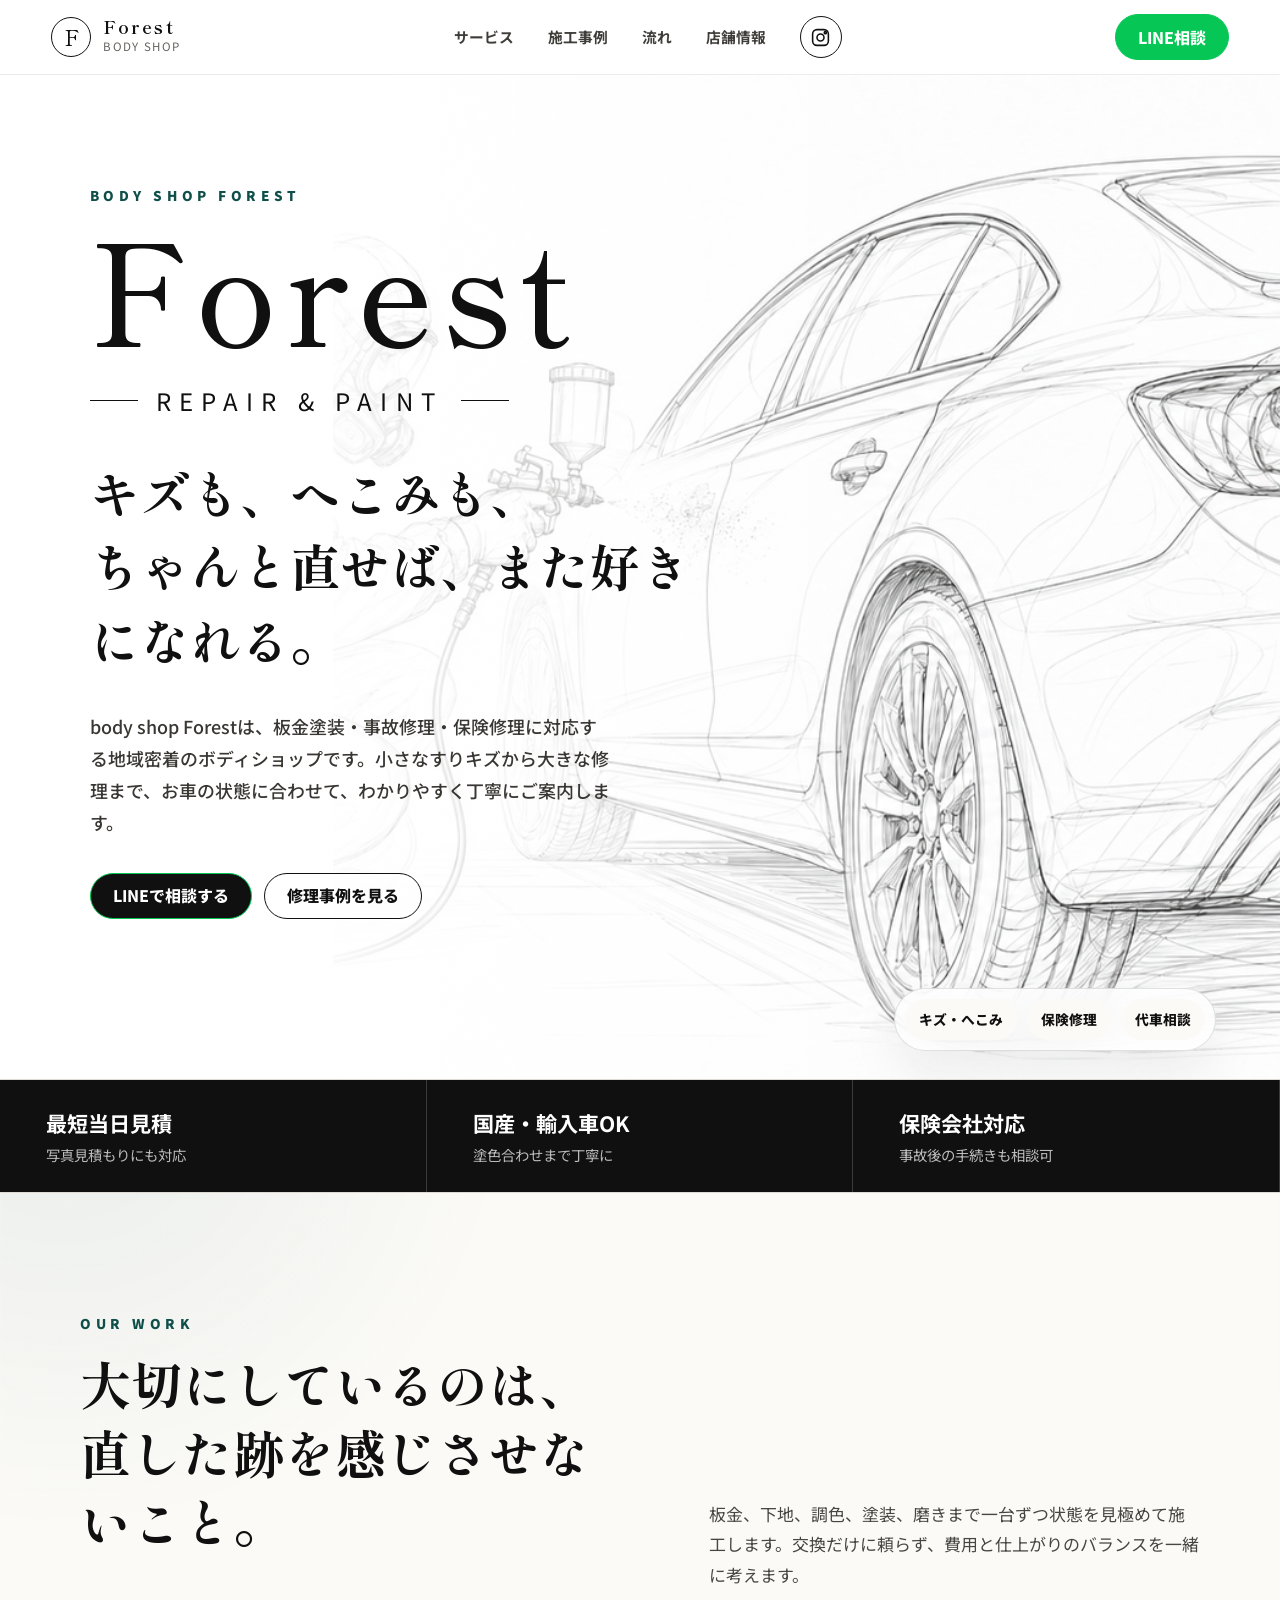
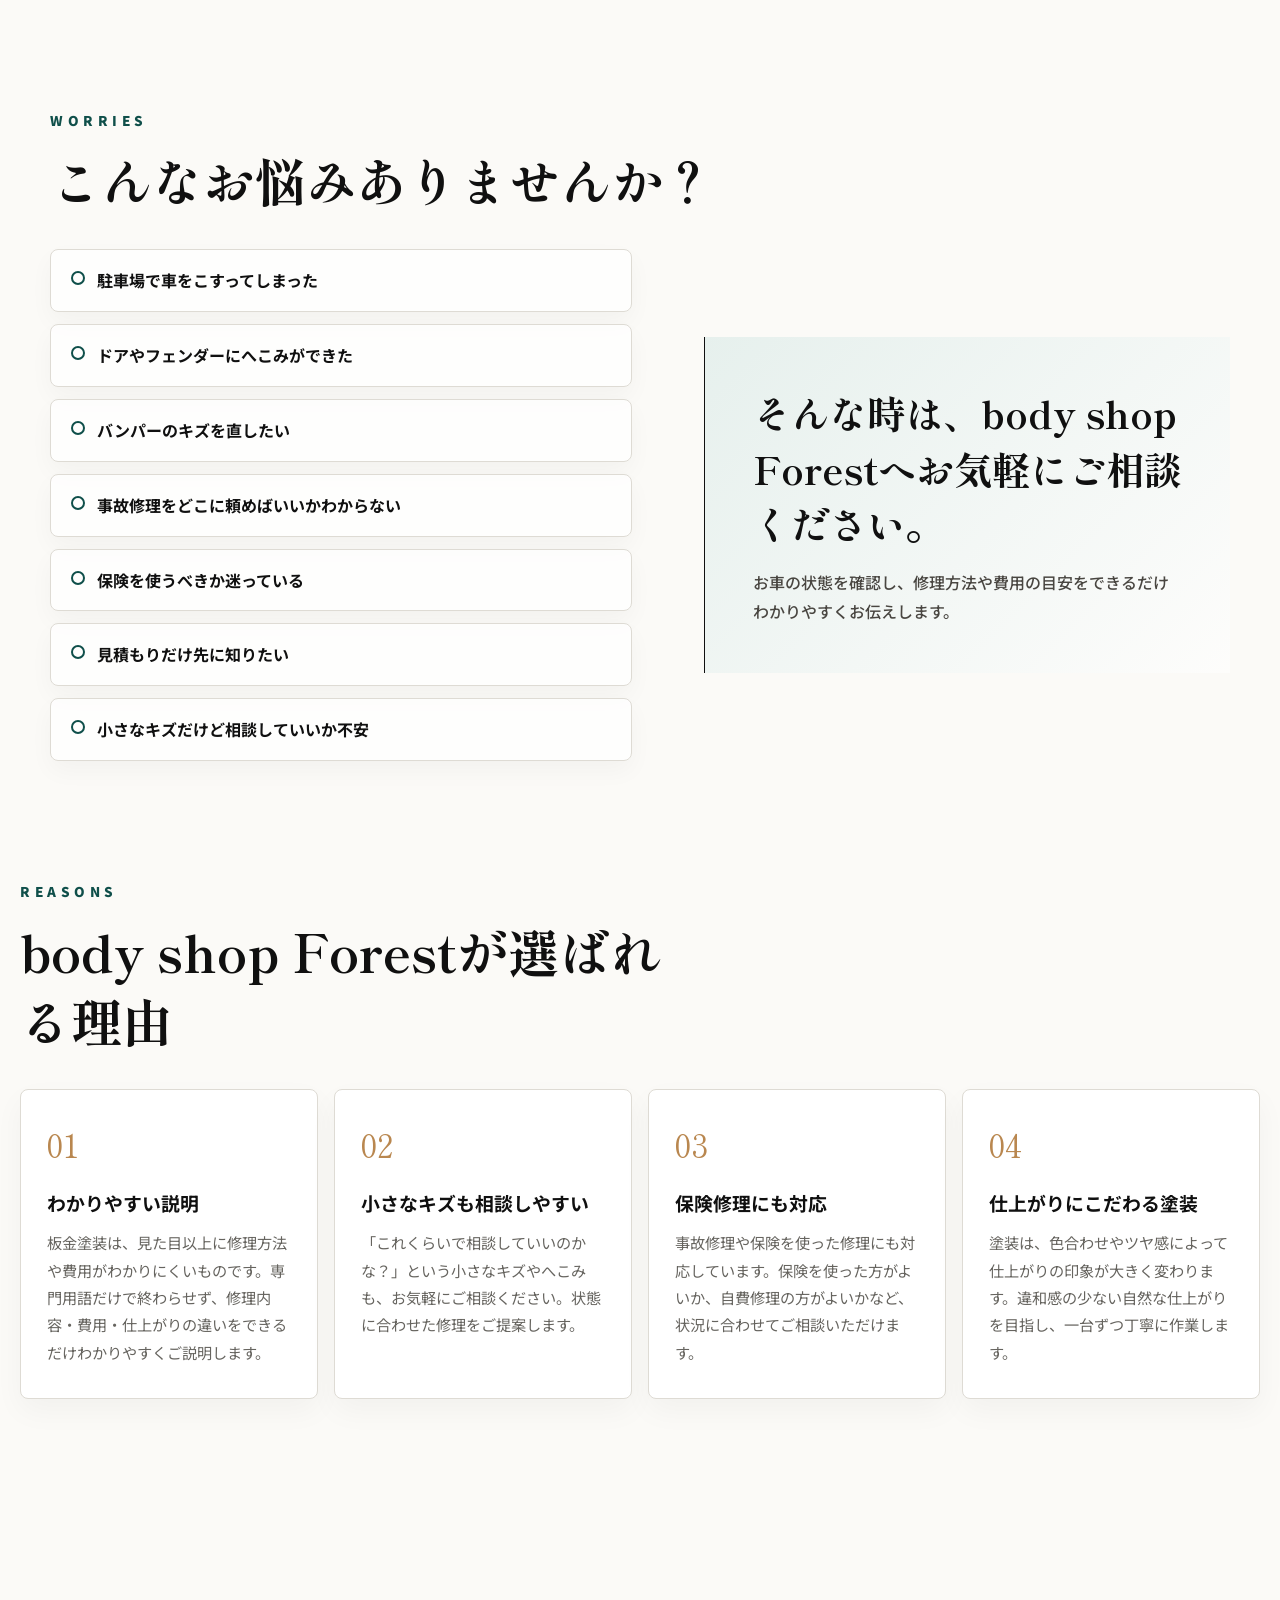
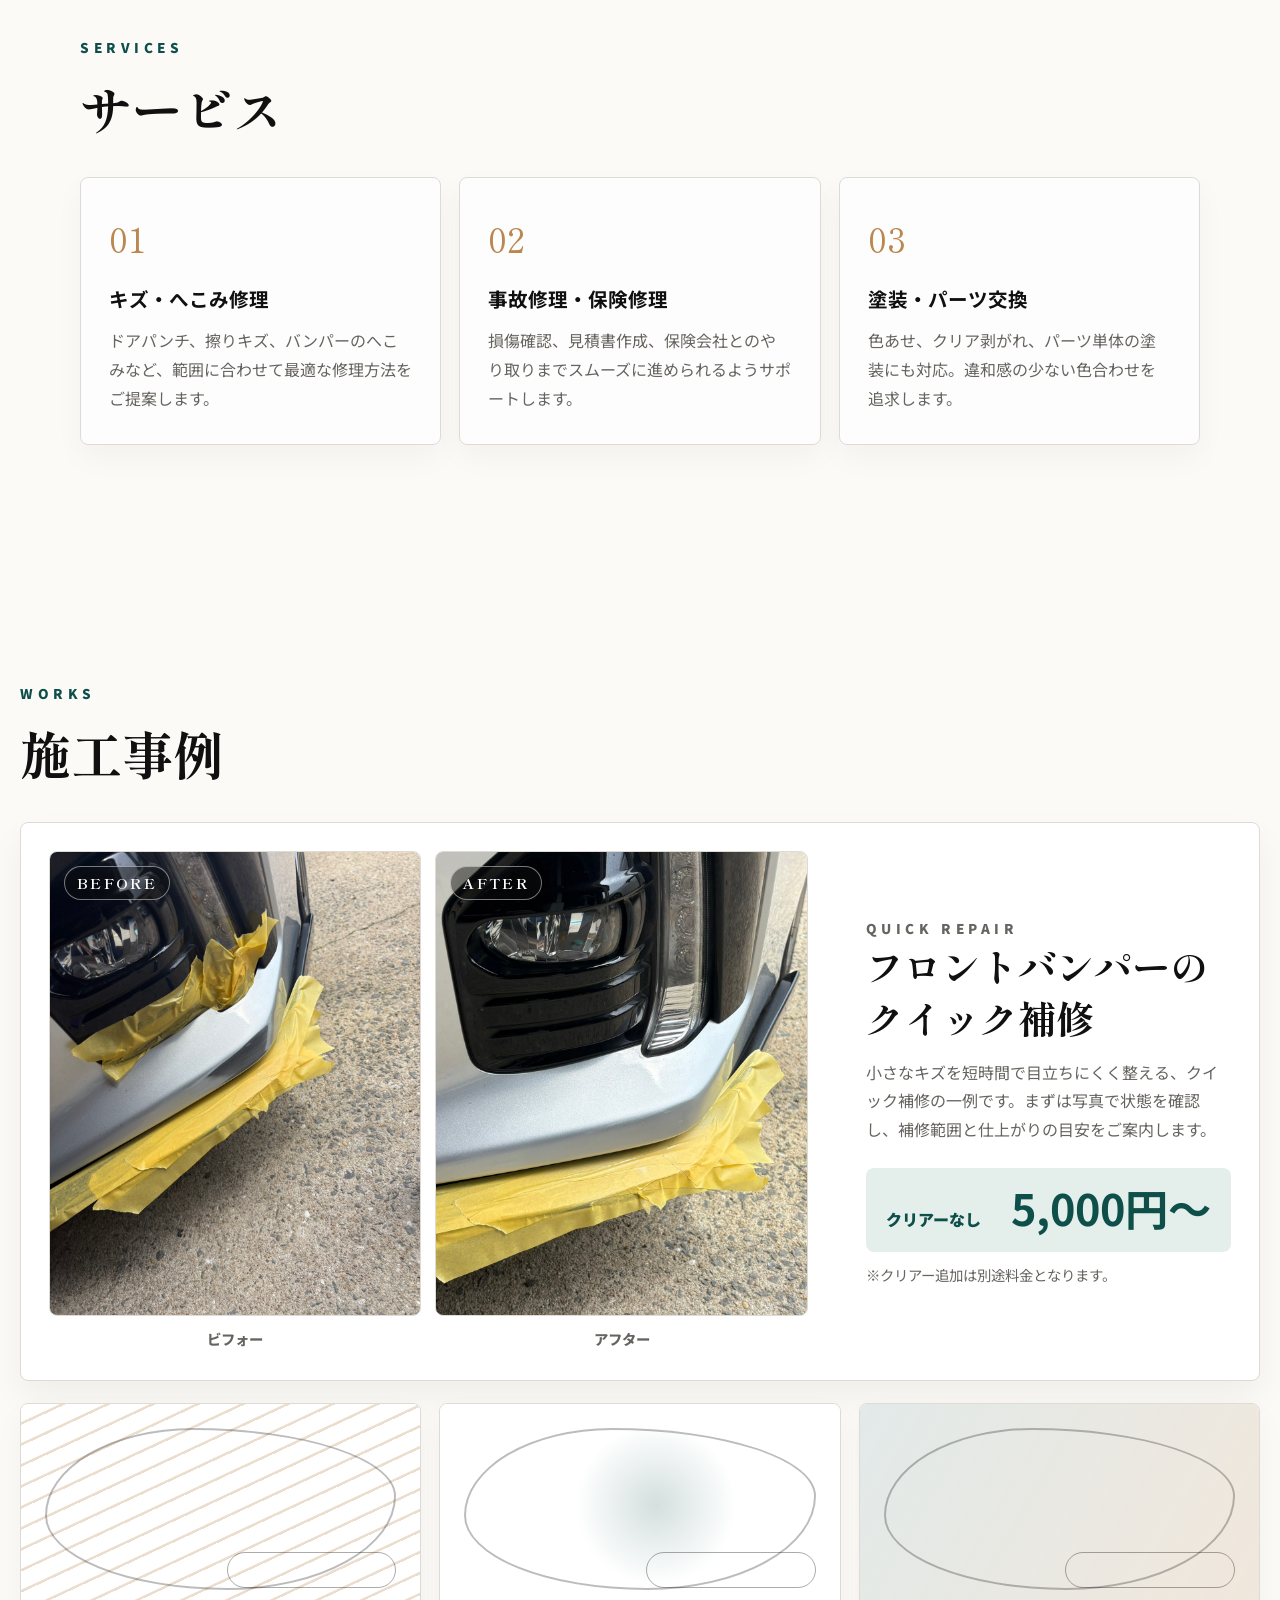
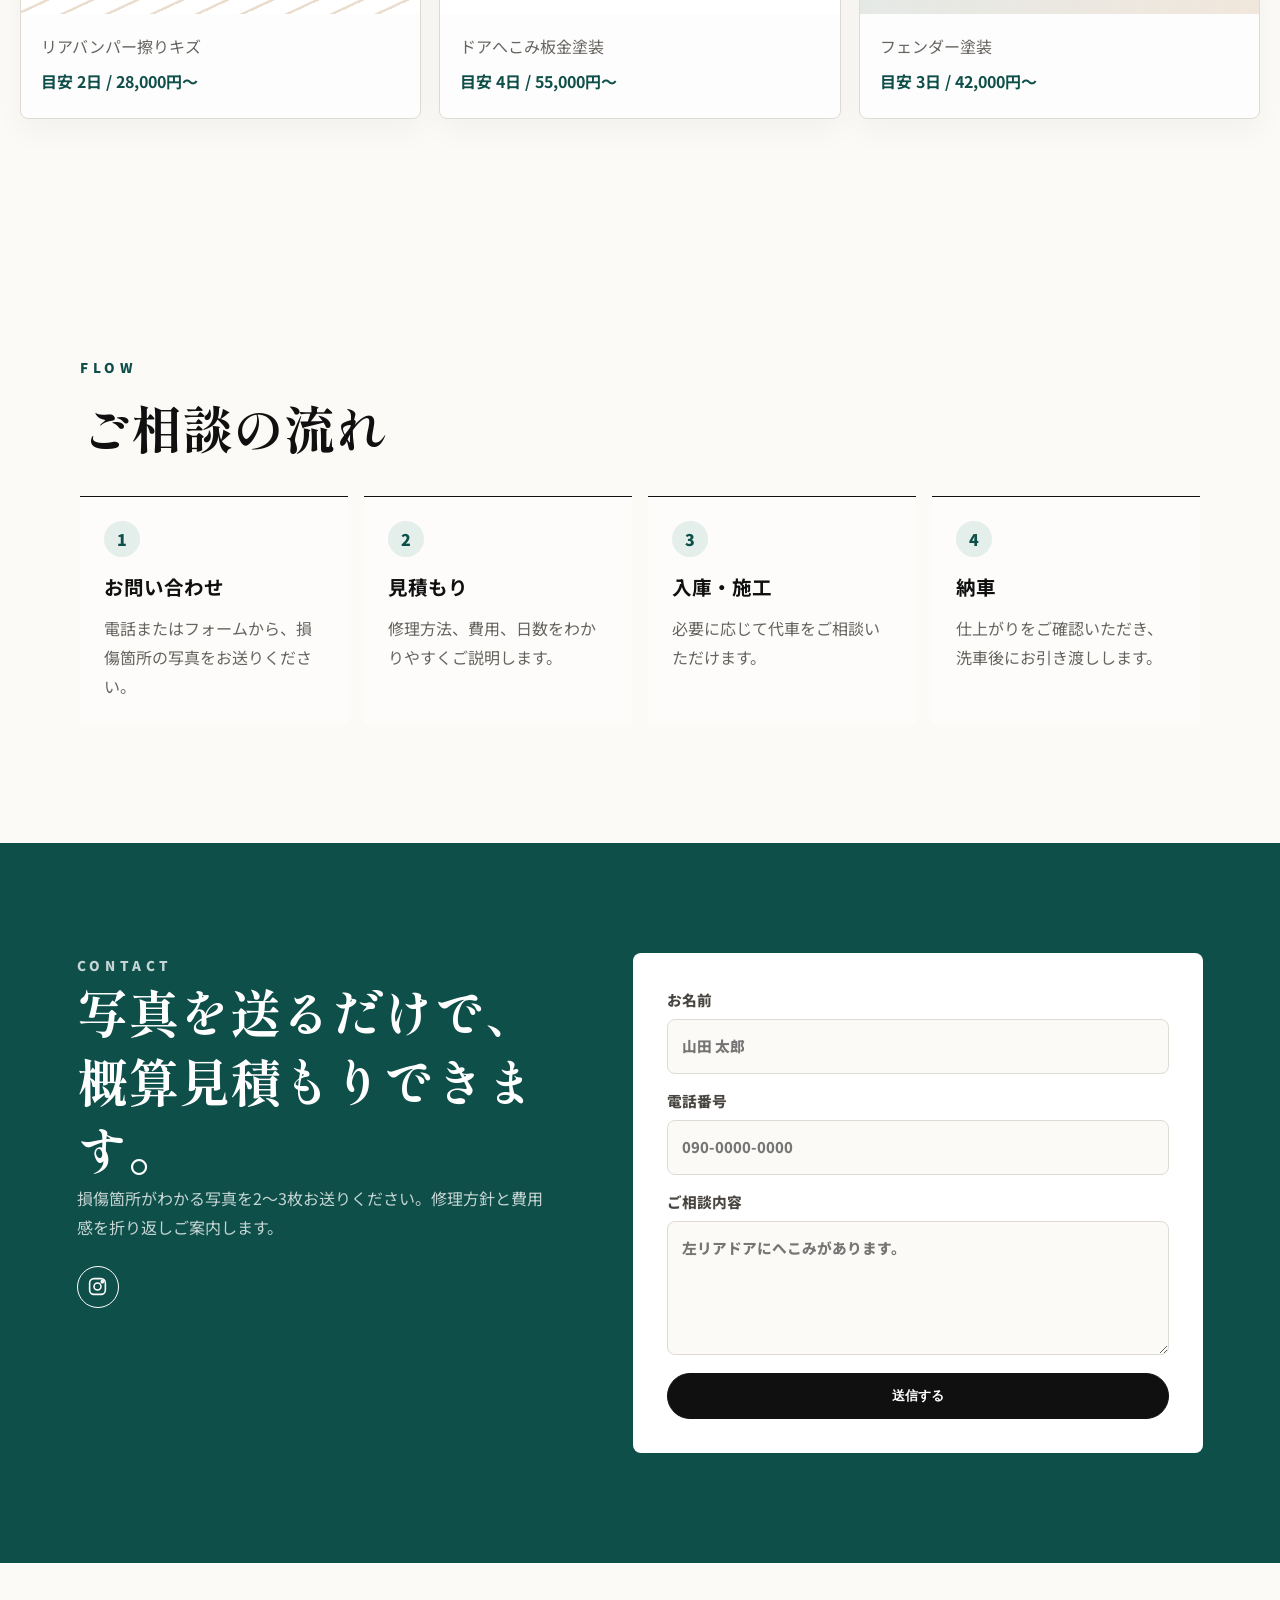
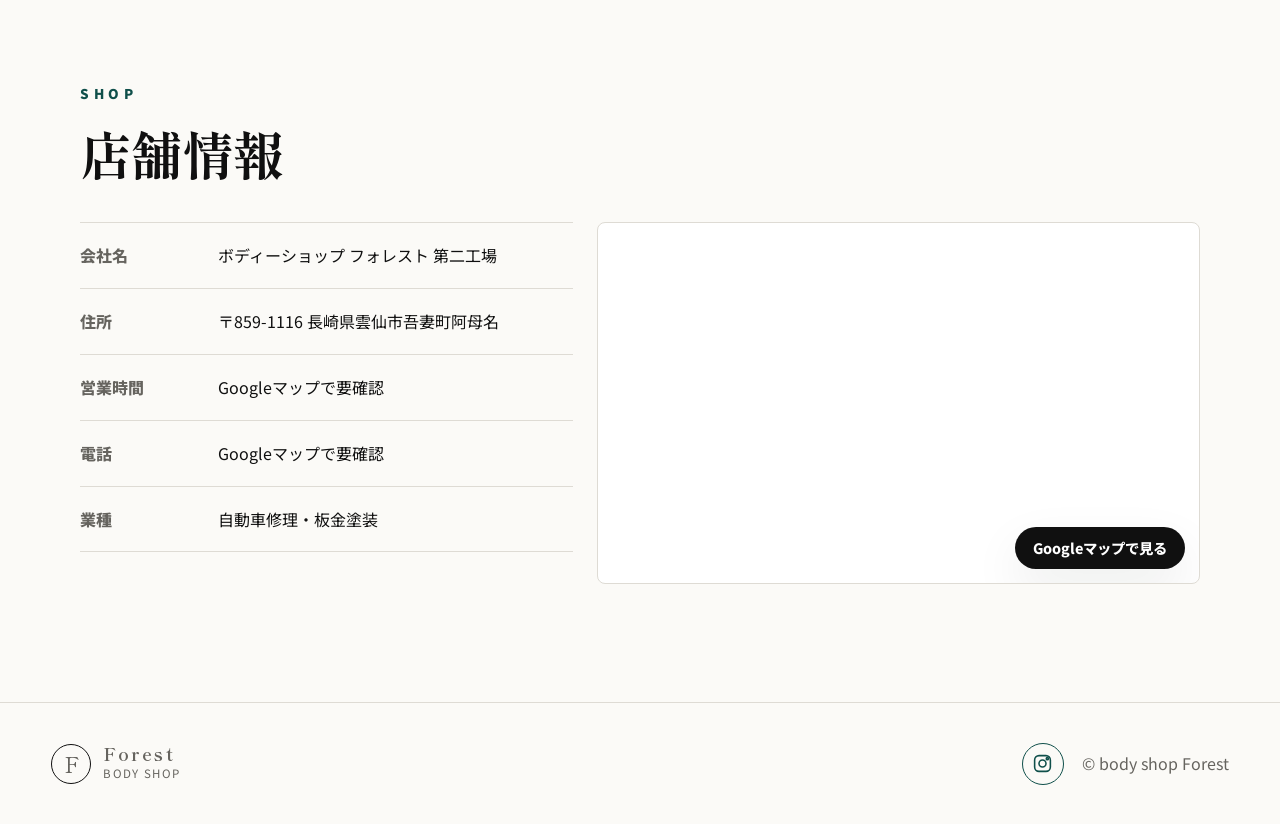
==== index.html @ 0a5a3752 "Add files via upload" ====
<!doctype html>
<html lang="ja">
  <head>
    <meta charset="utf-8">
    <meta name="viewport" content="width=device-width, initial-scale=1">
    <meta name="description" content="body shop Forestは、板金塗装・事故修理・保険修理に対応する地域密着のボディショップです。小さなすりキズから大きな修理まで、お車の状態に合わせて、わかりやすく丁寧にご案内します。">
    <title>body shop Forest | 板金塗装・事故修理</title>
    <link rel="preconnect" href="https://fonts.googleapis.com">
    <link rel="preconnect" href="https://fonts.gstatic.com" crossorigin>
    <link href="https://fonts.googleapis.com/css2?family=Noto+Sans+JP:wght@400;500;700;900&family=Shippori+Mincho:wght@500;700&display=swap" rel="stylesheet">
    <link rel="stylesheet" href="styles.css">
  </head>
  <body>
    <header class="site-header" id="top">
      <a class="brand" href="#top" aria-label="body shop Forest">
        <span class="brand-mark">F</span>
        <span>
          <strong>Forest</strong>
          <small>Body Shop</small>
        </span>
      </a>
      <nav class="site-nav" aria-label="主要メニュー">
        <a href="#services">サービス</a>
        <a href="#works">施工事例</a>
        <a href="#flow">流れ</a>
        <a href="#access">店舗情報</a>
        <a class="instagram-icon" href="https://www.instagram.com/bodyshopforest?utm_source=ig_web_button_share_sheet&amp;igsh=ZDNlZDc0MzIxNw==" target="_blank" rel="noopener" aria-label="Instagramを開く">
          <svg viewBox="0 0 24 24" aria-hidden="true">
            <rect x="3" y="3" width="18" height="18" rx="5"></rect>
            <circle cx="12" cy="12" r="4"></circle>
            <circle cx="17.5" cy="6.5" r="1.2"></circle>
          </svg>
        </a>
      </nav>
      <a class="header-cta line-button" href="#contact">LINE相談</a>
    </header>

    <main>
      <section class="hero" aria-label="板金塗装のメインビジュアル">
        <img src="assets/hero-bodyshop-lineart.png" alt="塗装作業員が車の側面を塗装している線画" class="hero-art">
        <div class="hero-copy">
          <p class="eyebrow">BODY SHOP FOREST</p>
          <h1>Forest</h1>
          <p class="subtitle">REPAIR & PAINT</p>
          <p class="hero-message">キズも、へこみも、<br>ちゃんと直せば、また好きになれる。</p>
          <p class="lead">body shop Forestは、板金塗装・事故修理・保険修理に対応する地域密着のボディショップです。小さなすりキズから大きな修理まで、お車の状態に合わせて、わかりやすく丁寧にご案内します。</p>
          <div class="hero-actions">
            <a class="button primary line-button" href="#contact">LINEで相談する</a>
            <a class="button ghost" href="#works">修理事例を見る</a>
          </div>
        </div>
        <div class="quick-panel" aria-label="対応内容">
          <span>キズ・へこみ</span>
          <span>保険修理</span>
          <span>代車相談</span>
        </div>
      </section>

      <section class="trust-band" aria-label="対応の特徴">
        <div>
          <strong>最短当日見積</strong>
          <span>写真見積もりにも対応</span>
        </div>
        <div>
          <strong>国産・輸入車OK</strong>
          <span>塗色合わせまで丁寧に</span>
        </div>
        <div>
          <strong>保険会社対応</strong>
          <span>事故後の手続きも相談可</span>
        </div>
      </section>

      <section class="section intro">
        <div class="section-head">
          <p class="eyebrow">OUR WORK</p>
          <h2>大切にしているのは、直した跡を感じさせないこと。</h2>
        </div>
        <p>板金、下地、調色、塗装、磨きまで一台ずつ状態を見極めて施工します。交換だけに頼らず、費用と仕上がりのバランスを一緒に考えます。</p>
      </section>

      <section class="section worries" id="worries">
        <div class="section-head">
          <p class="eyebrow">WORRIES</p>
          <h2>こんなお悩みありませんか？</h2>
        </div>
        <div class="worries-layout">
          <ul class="worry-list">
            <li>駐車場で車をこすってしまった</li>
            <li>ドアやフェンダーにへこみができた</li>
            <li>バンパーのキズを直したい</li>
            <li>事故修理をどこに頼めばいいかわからない</li>
            <li>保険を使うべきか迷っている</li>
            <li>見積もりだけ先に知りたい</li>
            <li>小さなキズだけど相談していいか不安</li>
          </ul>
          <div class="worry-message">
            <h3>そんな時は、body shop Forestへお気軽にご相談ください。</h3>
            <p>お車の状態を確認し、修理方法や費用の目安をできるだけわかりやすくお伝えします。</p>
          </div>
        </div>
      </section>

      <section class="section reasons" id="reasons">
        <div class="section-head">
          <p class="eyebrow">REASONS</p>
          <h2>body shop Forestが選ばれる理由</h2>
        </div>
        <div class="reason-grid">
          <article>
            <span>01</span>
            <h3>わかりやすい説明</h3>
            <p>板金塗装は、見た目以上に修理方法や費用がわかりにくいものです。専門用語だけで終わらせず、修理内容・費用・仕上がりの違いをできるだけわかりやすくご説明します。</p>
          </article>
          <article>
            <span>02</span>
            <h3>小さなキズも相談しやすい</h3>
            <p>「これくらいで相談していいのかな？」という小さなキズやへこみも、お気軽にご相談ください。状態に合わせた修理をご提案します。</p>
          </article>
          <article>
            <span>03</span>
            <h3>保険修理にも対応</h3>
            <p>事故修理や保険を使った修理にも対応しています。保険を使った方がよいか、自費修理の方がよいかなど、状況に合わせてご相談いただけます。</p>
          </article>
          <article>
            <span>04</span>
            <h3>仕上がりにこだわる塗装</h3>
            <p>塗装は、色合わせやツヤ感によって仕上がりの印象が大きく変わります。違和感の少ない自然な仕上がりを目指し、一台ずつ丁寧に作業します。</p>
          </article>
        </div>
      </section>

      <section class="section services" id="services">
        <div class="section-head">
          <p class="eyebrow">SERVICES</p>
          <h2>サービス</h2>
        </div>
        <div class="service-grid">
          <article>
            <span class="number">01</span>
            <h3>キズ・へこみ修理</h3>
            <p>ドアパンチ、擦りキズ、バンパーのへこみなど、範囲に合わせて最適な修理方法をご提案します。</p>
          </article>
          <article>
            <span class="number">02</span>
            <h3>事故修理・保険修理</h3>
            <p>損傷確認、見積書作成、保険会社とのやり取りまでスムーズに進められるようサポートします。</p>
          </article>
          <article>
            <span class="number">03</span>
            <h3>塗装・パーツ交換</h3>
            <p>色あせ、クリア剥がれ、パーツ単体の塗装にも対応。違和感の少ない色合わせを追求します。</p>
          </article>
        </div>
      </section>

      <section class="section works" id="works">
        <div class="section-head">
          <p class="eyebrow">WORKS</p>
          <h2>施工事例</h2>
        </div>
        <article class="featured-work">
          <div class="before-after">
            <figure>
              <div class="photo-frame photo-placeholder before-photo">
                <img src="assets/quick-repair-before.jpg" alt="クイック補修前のフロントバンパー">
                <span>BEFORE</span>
              </div>
              <figcaption>ビフォー</figcaption>
            </figure>
            <figure>
              <div class="photo-frame photo-placeholder after after-photo">
                <img src="assets/quick-repair-after.jpg" alt="クイック補修後のフロントバンパー">
                <span>AFTER</span>
              </div>
              <figcaption>アフター</figcaption>
            </figure>
          </div>
          <div class="featured-work-text">
            <p class="eyebrow">QUICK REPAIR</p>
            <h3>フロントバンパーのクイック補修</h3>
            <p>小さなキズを短時間で目立ちにくく整える、クイック補修の一例です。まずは写真で状態を確認し、補修範囲と仕上がりの目安をご案内します。</p>
            <div class="price-box">
              <span>クリアーなし</span>
              <strong>5,000円〜</strong>
            </div>
            <p class="note">※クリアー追加は別途料金となります。</p>
          </div>
        </article>
        <div class="works-grid">
          <article class="work-card">
            <div class="work-visual scratch"></div>
            <div>
              <p>リアバンパー擦りキズ</p>
              <strong>目安 2日 / 28,000円〜</strong>
            </div>
          </article>
          <article class="work-card">
            <div class="work-visual dent"></div>
            <div>
              <p>ドアへこみ板金塗装</p>
              <strong>目安 4日 / 55,000円〜</strong>
            </div>
          </article>
          <article class="work-card">
            <div class="work-visual paint"></div>
            <div>
              <p>フェンダー塗装</p>
              <strong>目安 3日 / 42,000円〜</strong>
            </div>
          </article>
        </div>
      </section>

      <section class="section flow" id="flow">
        <div class="section-head">
          <p class="eyebrow">FLOW</p>
          <h2>ご相談の流れ</h2>
        </div>
        <ol class="flow-list">
          <li>
            <span>1</span>
            <div>
              <h3>お問い合わせ</h3>
              <p>電話またはフォームから、損傷箇所の写真をお送りください。</p>
            </div>
          </li>
          <li>
            <span>2</span>
            <div>
              <h3>見積もり</h3>
              <p>修理方法、費用、日数をわかりやすくご説明します。</p>
            </div>
          </li>
          <li>
            <span>3</span>
            <div>
              <h3>入庫・施工</h3>
              <p>必要に応じて代車をご相談いただけます。</p>
            </div>
          </li>
          <li>
            <span>4</span>
            <div>
              <h3>納車</h3>
              <p>仕上がりをご確認いただき、洗車後にお引き渡しします。</p>
            </div>
          </li>
        </ol>
      </section>

      <section class="contact" id="contact">
        <div>
          <p class="eyebrow">CONTACT</p>
          <h2>写真を送るだけで、概算見積もりできます。</h2>
          <p>損傷箇所がわかる写真を2〜3枚お送りください。修理方針と費用感を折り返しご案内します。</p>
          <div class="social-links">
            <a class="instagram-link instagram-icon" href="https://www.instagram.com/bodyshopforest?utm_source=ig_web_button_share_sheet&amp;igsh=ZDNlZDc0MzIxNw==" target="_blank" rel="noopener" aria-label="Instagramを開く">
              <svg viewBox="0 0 24 24" aria-hidden="true">
                <rect x="3" y="3" width="18" height="18" rx="5"></rect>
                <circle cx="12" cy="12" r="4"></circle>
                <circle cx="17.5" cy="6.5" r="1.2"></circle>
              </svg>
            </a>
          </div>
        </div>
        <form class="contact-form">
          <label>
            お名前
            <input type="text" name="name" placeholder="山田 太郎">
          </label>
          <label>
            電話番号
            <input type="tel" name="tel" placeholder="090-0000-0000">
          </label>
          <label>
            ご相談内容
            <textarea name="message" rows="4" placeholder="左リアドアにへこみがあります。"></textarea>
          </label>
          <button type="submit">送信する</button>
        </form>
      </section>

      <section class="section access" id="access">
        <div class="section-head">
          <p class="eyebrow">SHOP</p>
          <h2>店舗情報</h2>
        </div>
        <div class="access-grid">
          <dl>
            <div>
              <dt>会社名</dt>
              <dd>ボディーショップ フォレスト 第二工場</dd>
            </div>
            <div>
              <dt>住所</dt>
              <dd>〒859-1116 長崎県雲仙市吾妻町阿母名</dd>
            </div>
            <div>
              <dt>営業時間</dt>
              <dd>Googleマップで要確認</dd>
            </div>
            <div>
              <dt>電話</dt>
              <dd>Googleマップで要確認</dd>
            </div>
            <div>
              <dt>業種</dt>
              <dd>自動車修理・板金塗装</dd>
            </div>
          </dl>
          <div class="map-panel" aria-label="Googleマップ">
            <iframe
              title="ボディーショップ フォレスト 第二工場の地図"
              src="https://www.google.com/maps?q=32.8453353,130.1522974&hl=ja&z=16&output=embed"
              loading="lazy"
              referrerpolicy="no-referrer-when-downgrade"></iframe>
            <a class="map-link" href="https://maps.app.goo.gl/BM4983NEPRUjubQt6" target="_blank" rel="noopener">Googleマップで見る</a>
          </div>
        </div>
      </section>
    </main>

    <footer class="site-footer">
      <a class="brand" href="#top" aria-label="body shop Forest">
        <span class="brand-mark">F</span>
        <span>
          <strong>Forest</strong>
          <small>Body Shop</small>
        </span>
      </a>
      <div class="footer-links">
        <a class="instagram-icon" href="https://www.instagram.com/bodyshopforest?utm_source=ig_web_button_share_sheet&amp;igsh=ZDNlZDc0MzIxNw==" target="_blank" rel="noopener" aria-label="Instagramを開く">
          <svg viewBox="0 0 24 24" aria-hidden="true">
            <rect x="3" y="3" width="18" height="18" rx="5"></rect>
            <circle cx="12" cy="12" r="4"></circle>
            <circle cx="17.5" cy="6.5" r="1.2"></circle>
          </svg>
        </a>
        <p>&copy; body shop Forest</p>
      </div>
    </footer>
  </body>
</html>
---- styles.css ----
:root {
  --ink: #101010;
  --muted: #66645f;
  --line: #dedbd4;
  --paper: #fbfaf7;
  --white: #fff;
  --accent: #0f4f4a;
  --accent-soft: #e4efec;
  --warm: #b9874f;
  --shadow: 0 20px 50px rgba(19, 20, 19, .08);
  color: var(--ink);
  font-family: "Noto Sans JP", system-ui, sans-serif;
  background: var(--paper);
  line-height: 1.8;
}

* {
  box-sizing: border-box;
}

html {
  scroll-behavior: smooth;
}

body {
  margin: 0;
  overflow-x: hidden;
  background:
    radial-gradient(circle at 5% 15%, rgba(15, 79, 74, .07), transparent 28rem),
    linear-gradient(180deg, #fff 0%, var(--paper) 44rem);
}

a {
  color: inherit;
  text-decoration: none;
}

img {
  display: block;
  max-width: 100%;
}

.site-header {
  position: sticky;
  z-index: 20;
  top: 0;
  display: flex;
  align-items: center;
  justify-content: space-between;
  gap: 24px;
  min-height: 72px;
  padding: 14px clamp(18px, 4vw, 56px);
  border-bottom: 1px solid rgba(16, 16, 16, .08);
  background: rgba(255, 255, 255, .86);
  backdrop-filter: blur(18px);
}

.site-header > * {
  min-width: 0;
}

.brand {
  display: inline-flex;
  align-items: center;
  gap: 12px;
  min-width: max-content;
}

.brand-mark {
  display: grid;
  place-items: center;
  width: 40px;
  height: 40px;
  border: 1px solid var(--ink);
  border-radius: 50%;
  font-family: "Shippori Mincho", serif;
  font-size: 1.35rem;
}

.brand strong {
  display: block;
  font-family: "Shippori Mincho", serif;
  font-size: 1.08rem;
  letter-spacing: .12em;
  line-height: 1.1;
}

.brand small {
  display: block;
  color: var(--muted);
  font-size: .72rem;
  letter-spacing: .12em;
  text-transform: uppercase;
}

.site-nav {
  display: flex;
  align-items: center;
  justify-content: center;
  gap: clamp(16px, 3vw, 34px);
  max-width: 100%;
  color: #3f3d39;
  font-size: .92rem;
  font-weight: 700;
}

.site-nav a {
  padding: 10px 0;
}

.header-cta,
.button,
.contact-form button {
  display: inline-flex;
  align-items: center;
  justify-content: center;
  min-height: 46px;
  padding: 0 22px;
  border: 1px solid var(--ink);
  border-radius: 999px;
  font-weight: 800;
  white-space: nowrap;
}

.header-cta,
.button.primary,
.contact-form button {
  color: #fff;
  background: var(--ink);
}

.hero {
  position: relative;
  min-height: calc(100vh - 72px);
  overflow: hidden;
  background: #fff;
}

.hero-art {
  position: absolute;
  right: -8vw;
  bottom: 0;
  width: min(82vw, 1480px);
  height: 100%;
  object-fit: cover;
  object-position: right center;
  opacity: .92;
}

.hero::after {
  position: absolute;
  inset: 0;
  content: "";
  background: linear-gradient(90deg, #fff 0%, rgba(255, 255, 255, .96) 25%, rgba(255, 255, 255, .62) 50%, rgba(255, 255, 255, 0) 72%);
  pointer-events: none;
}

.hero-copy {
  position: relative;
  z-index: 2;
  width: min(700px, 100%);
  padding: clamp(78px, 12vh, 136px) 0 160px clamp(22px, 7vw, 108px);
}

.eyebrow {
  margin: 0 0 14px;
  color: var(--accent);
  font-size: .84rem;
  font-weight: 900;
  letter-spacing: .34em;
}

.hero h1 {
  margin: 0;
  font-family: "Shippori Mincho", serif;
  font-size: clamp(4.2rem, 11vw, 10rem);
  font-weight: 500;
  letter-spacing: .06em;
  line-height: .92;
}

.subtitle {
  position: relative;
  display: inline-flex;
  align-items: center;
  gap: 18px;
  margin: 28px 0 0;
  font-size: clamp(1rem, 2.3vw, 1.5rem);
  letter-spacing: .34em;
}

.subtitle::before,
.subtitle::after {
  width: 48px;
  height: 1px;
  background: var(--ink);
  content: "";
}

.lead {
  width: min(520px, 100%);
  margin: 34px 0 0;
  color: #393733;
  font-size: clamp(1rem, 1.4vw, 1.16rem);
  font-weight: 500;
}

.hero-message {
  width: min(620px, 100%);
  margin: 34px 0 0;
  font-family: "Shippori Mincho", serif;
  font-size: clamp(1.8rem, 4vw, 3.15rem);
  font-weight: 700;
  line-height: 1.45;
}

.hero-actions {
  display: flex;
  flex-wrap: wrap;
  gap: 12px;
  margin-top: 34px;
}

.button.ghost {
  background: rgba(255, 255, 255, .72);
}

.line-button {
  border-color: #06c755;
  background: #06c755;
}

.instagram-icon {
  display: inline-flex;
  align-items: center;
  justify-content: center;
  width: 42px;
  height: 42px;
  border: 1px solid currentColor;
  border-radius: 50%;
  color: var(--ink);
  font-weight: 800;
}

.instagram-icon svg {
  width: 21px;
  height: 21px;
  fill: none;
  stroke: currentColor;
  stroke-linecap: round;
  stroke-linejoin: round;
  stroke-width: 1.8;
}

.contact .instagram-icon {
  color: #fff;
}

.quick-panel {
  position: absolute;
  z-index: 3;
  right: clamp(18px, 5vw, 70px);
  bottom: 28px;
  display: flex;
  gap: 10px;
  padding: 10px;
  border: 1px solid rgba(16, 16, 16, .12);
  border-radius: 999px;
  background: rgba(255, 255, 255, .84);
  box-shadow: var(--shadow);
  backdrop-filter: blur(14px);
}

.quick-panel span {
  padding: 8px 14px;
  border-radius: 999px;
  background: var(--paper);
  font-size: .86rem;
  font-weight: 800;
}

.trust-band {
  display: grid;
  grid-template-columns: repeat(3, 1fr);
  border-top: 1px solid var(--line);
  border-bottom: 1px solid var(--line);
  background: var(--ink);
  color: #fff;
}

.trust-band div {
  padding: 24px clamp(18px, 4vw, 46px);
  border-right: 1px solid rgba(255, 255, 255, .18);
}

.trust-band strong,
.trust-band span {
  display: block;
}

.trust-band strong {
  font-size: clamp(1.05rem, 2vw, 1.32rem);
}

.trust-band span {
  color: rgba(255, 255, 255, .72);
  font-size: .9rem;
}

.section {
  width: min(1120px, calc(100% - 36px));
  margin: 0 auto;
  padding: clamp(72px, 10vw, 118px) 0;
}

.section-head {
  max-width: 680px;
  margin-bottom: 34px;
}

.section h2,
.contact h2 {
  margin: 0;
  font-family: "Shippori Mincho", serif;
  font-size: clamp(2rem, 4vw, 3.6rem);
  line-height: 1.35;
}

.intro {
  display: grid;
  grid-template-columns: 1.05fr .95fr;
  gap: clamp(28px, 7vw, 86px);
  align-items: end;
}

.intro > p {
  margin: 0;
  color: #494641;
  font-size: 1.06rem;
}

.worries {
  width: min(1180px, calc(100% - 36px));
  padding-top: 0;
}

.worries-layout {
  display: grid;
  grid-template-columns: 1.05fr .95fr;
  gap: clamp(24px, 6vw, 72px);
  align-items: center;
}

.worry-list {
  display: grid;
  gap: 12px;
  padding: 0;
  margin: 0;
  list-style: none;
}

.worry-list li {
  position: relative;
  padding: 16px 18px 16px 46px;
  border: 1px solid var(--line);
  border-radius: 8px;
  background: rgba(255, 255, 255, .76);
  box-shadow: 0 10px 24px rgba(16, 16, 16, .035);
  font-weight: 700;
}

.worry-list li::before {
  position: absolute;
  top: 21px;
  left: 20px;
  width: 10px;
  height: 10px;
  border: 2px solid var(--accent);
  border-radius: 50%;
  content: "";
}

.worry-message {
  padding: clamp(26px, 5vw, 48px);
  border-left: 1px solid var(--ink);
  background: linear-gradient(135deg, rgba(228, 239, 236, .9), rgba(255, 255, 255, .55));
}

.worry-message h3 {
  margin: 0 0 16px;
  font-family: "Shippori Mincho", serif;
  font-size: clamp(1.65rem, 3vw, 2.7rem);
  line-height: 1.45;
}

.worry-message p {
  margin: 0;
  color: #494641;
  font-weight: 500;
}

.reasons {
  width: min(1240px, calc(100% - 36px));
  padding-top: 0;
}

.reason-grid {
  display: grid;
  grid-template-columns: repeat(4, 1fr);
  gap: 16px;
}

.reason-grid article {
  min-height: 310px;
  padding: 26px;
  border: 1px solid var(--line);
  border-radius: 8px;
  background: #fff;
  box-shadow: 0 12px 30px rgba(16, 16, 16, .04);
}

.reason-grid span {
  color: var(--warm);
  font-family: "Shippori Mincho", serif;
  font-size: 2rem;
}

.reason-grid h3 {
  margin: 14px 0 12px;
  font-size: 1.18rem;
  line-height: 1.55;
}

.reason-grid p {
  margin: 0;
  color: var(--muted);
  font-size: .95rem;
}

.service-grid,
.works-grid {
  display: grid;
  grid-template-columns: repeat(3, 1fr);
  gap: 18px;
}

.service-grid article,
.work-card {
  border: 1px solid var(--line);
  border-radius: 8px;
  background: rgba(255, 255, 255, .72);
  box-shadow: 0 12px 30px rgba(16, 16, 16, .04);
}

.service-grid article {
  min-height: 268px;
  padding: 28px;
}

.number {
  color: var(--warm);
  font-family: "Shippori Mincho", serif;
  font-size: 2.2rem;
}

.service-grid h3,
.flow-list h3 {
  margin: 12px 0 10px;
  font-size: 1.22rem;
}

.service-grid p,
.flow-list p,
.contact p,
.work-card p {
  margin: 0;
  color: var(--muted);
}

.works {
  width: min(1240px, calc(100% - 36px));
}

.featured-work {
  display: grid;
  grid-template-columns: 1.35fr .65fr;
  gap: clamp(24px, 5vw, 58px);
  align-items: center;
  margin-bottom: 22px;
  padding: clamp(18px, 3vw, 28px);
  border: 1px solid var(--line);
  border-radius: 8px;
  background: #fff;
  box-shadow: 0 16px 34px rgba(16, 16, 16, .05);
}

.before-after {
  display: grid;
  grid-template-columns: repeat(2, minmax(0, 1fr));
  gap: 14px;
}

.before-after figure {
  margin: 0;
}

.before-after figcaption {
  margin-top: 10px;
  color: var(--muted);
  font-size: .9rem;
  font-weight: 800;
  text-align: center;
}

.photo-frame {
  position: relative;
  overflow: hidden;
  aspect-ratio: 4 / 5;
  border-radius: 8px;
  border: 1px solid var(--line);
  background: var(--paper);
}

.photo-frame img {
  width: 100%;
  height: 100%;
  object-fit: cover;
  object-position: center;
}

.photo-placeholder {
  display: block;
  padding: 0;
  text-align: center;
  background:
    linear-gradient(135deg, rgba(16, 16, 16, .08), transparent 36%),
    repeating-linear-gradient(45deg, rgba(15, 79, 74, .08) 0 10px, transparent 10px 20px),
    #fff;
  background-position: center;
  background-size: cover;
}

.photo-placeholder.after {
  background:
    linear-gradient(135deg, rgba(185, 135, 79, .18), transparent 38%),
    repeating-linear-gradient(45deg, rgba(15, 79, 74, .06) 0 10px, transparent 10px 20px),
    #fff;
}

.before-photo {
  background-image:
    linear-gradient(180deg, rgba(16, 16, 16, .1), rgba(16, 16, 16, .42)),
    url("assets/quick-repair-before.jpg"),
    repeating-linear-gradient(45deg, rgba(15, 79, 74, .08) 0 10px, transparent 10px 20px);
}

.after-photo {
  background-image:
    linear-gradient(180deg, rgba(16, 16, 16, .05), rgba(16, 16, 16, .34)),
    url("assets/quick-repair-after.jpg"),
    repeating-linear-gradient(45deg, rgba(15, 79, 74, .08) 0 10px, transparent 10px 20px);
}

.photo-placeholder span {
  position: absolute;
  top: 14px;
  left: 14px;
  display: inline-flex;
  align-items: center;
  min-height: 34px;
  padding: 0 12px;
  border: 1px solid rgba(255, 255, 255, .45);
  border-radius: 999px;
  color: #fff;
  background: rgba(16, 16, 16, .46);
  font-family: "Shippori Mincho", serif;
  font-size: .9rem;
  font-weight: 700;
  letter-spacing: .16em;
  text-shadow: 0 2px 12px rgba(0, 0, 0, .4);
}

.photo-placeholder small {
  display: block;
  margin-top: 6px;
  color: var(--muted);
  font-size: .78rem;
  overflow-wrap: anywhere;
}

.featured-work-text h3 {
  margin: 0 0 14px;
  font-family: "Shippori Mincho", serif;
  font-size: clamp(1.65rem, 3vw, 2.55rem);
  line-height: 1.35;
}

.featured-work-text p {
  margin: 0;
  color: var(--muted);
}

.price-box {
  display: flex;
  align-items: baseline;
  justify-content: space-between;
  gap: 14px;
  margin: 24px 0 10px;
  padding: 18px 20px;
  border-radius: 8px;
  background: var(--accent-soft);
}

.price-box span {
  color: var(--accent);
  font-weight: 900;
}

.price-box strong {
  color: var(--accent);
  font-size: clamp(1.7rem, 4vw, 2.7rem);
  line-height: 1;
}

.note {
  font-size: .9rem;
}

.work-card {
  overflow: hidden;
}

.work-card > div:last-child {
  padding: 18px 20px 22px;
}

.work-card strong {
  display: block;
  margin-top: 6px;
  color: var(--accent);
}

.work-visual {
  position: relative;
  min-height: 210px;
  background:
    linear-gradient(135deg, rgba(16, 16, 16, .08), transparent 34%),
    var(--white);
}

.work-visual::before {
  position: absolute;
  inset: 24px;
  border: 2px solid rgba(16, 16, 16, .28);
  border-radius: 42% 58% 48% 52% / 54% 42% 58% 46%;
  content: "";
}

.work-visual::after {
  position: absolute;
  right: 24px;
  bottom: 26px;
  width: 42%;
  height: 34px;
  border: 1px solid rgba(16, 16, 16, .35);
  border-radius: 999px;
  content: "";
}

.scratch {
  background:
    repeating-linear-gradient(155deg, transparent 0 16px, rgba(185, 135, 79, .28) 17px 19px),
    #fff;
}

.dent {
  background:
    radial-gradient(circle at 54% 48%, rgba(15, 79, 74, .18), transparent 5rem),
    #fff;
}

.paint {
  background:
    linear-gradient(120deg, rgba(15, 79, 74, .12), rgba(185, 135, 79, .2)),
    #fff;
}

.flow-list {
  display: grid;
  grid-template-columns: repeat(4, 1fr);
  gap: 16px;
  padding: 0;
  margin: 0;
  list-style: none;
}

.flow-list li {
  padding: 24px;
  border-top: 1px solid var(--ink);
  background: rgba(255, 255, 255, .5);
}

.flow-list span {
  display: grid;
  place-items: center;
  width: 36px;
  height: 36px;
  border-radius: 50%;
  background: var(--accent-soft);
  color: var(--accent);
  font-weight: 900;
}

.contact {
  display: grid;
  grid-template-columns: .9fr 1.1fr;
  gap: clamp(28px, 7vw, 90px);
  align-items: start;
  padding: clamp(64px, 10vw, 110px) clamp(18px, 6vw, 86px);
  background: var(--accent);
  color: #fff;
}

.contact .eyebrow,
.contact p {
  color: rgba(255, 255, 255, .76);
}

.social-links {
  display: flex;
  flex-wrap: wrap;
  gap: 10px;
  margin-top: 24px;
}

.contact-form {
  display: grid;
  gap: 14px;
  padding: clamp(20px, 4vw, 34px);
  border-radius: 8px;
  background: #fff;
  color: var(--ink);
}

.contact-form label {
  display: grid;
  gap: 6px;
  color: #494641;
  font-size: .92rem;
  font-weight: 800;
}

.contact-form input,
.contact-form textarea {
  width: 100%;
  border: 1px solid var(--line);
  border-radius: 8px;
  padding: 13px 14px;
  color: var(--ink);
  font: inherit;
  background: var(--paper);
}

.contact-form button {
  width: 100%;
  margin-top: 4px;
  cursor: pointer;
}

.access-grid {
  display: grid;
  grid-template-columns: .9fr 1.1fr;
  gap: 24px;
}

dl {
  margin: 0;
  border-top: 1px solid var(--line);
}

dl div {
  display: grid;
  grid-template-columns: 120px 1fr;
  gap: 18px;
  padding: 18px 0;
  border-bottom: 1px solid var(--line);
}

dt {
  color: var(--muted);
  font-weight: 800;
}

dd {
  margin: 0;
}

.map-placeholder {
  display: grid;
  min-height: 320px;
  place-items: center;
  border: 1px solid var(--line);
  border-radius: 8px;
  background:
    linear-gradient(90deg, rgba(16, 16, 16, .06) 1px, transparent 1px),
    linear-gradient(180deg, rgba(16, 16, 16, .06) 1px, transparent 1px),
    #fff;
  background-size: 40px 40px;
}

.map-placeholder span {
  color: var(--accent);
  font-family: "Shippori Mincho", serif;
  font-size: 3rem;
  letter-spacing: .16em;
}

.map-panel {
  position: relative;
  overflow: hidden;
  min-height: 360px;
  border: 1px solid var(--line);
  border-radius: 8px;
  background: #fff;
}

.map-panel iframe {
  display: block;
  width: 100%;
  min-height: 360px;
  height: 100%;
  border: 0;
}

.map-link {
  position: absolute;
  right: 14px;
  bottom: 14px;
  display: inline-flex;
  align-items: center;
  justify-content: center;
  min-height: 42px;
  padding: 0 18px;
  border-radius: 999px;
  background: var(--ink);
  color: #fff;
  font-size: .9rem;
  font-weight: 800;
  box-shadow: var(--shadow);
}

@media (max-width: 1180px) {
  .reason-grid,
  .flow-list {
    grid-template-columns: repeat(2, 1fr);
  }

  .reason-grid article {
    min-height: 0;
  }

  .hero-art {
    right: -18vw;
    width: min(96vw, 1180px);
  }
}

@media (max-width: 1040px) {
  .service-grid,
  .works-grid {
    grid-template-columns: repeat(2, 1fr);
  }

  .access-grid {
    grid-template-columns: 1fr;
  }

  .map-panel,
  .map-panel iframe {
    min-height: 320px;
  }
}

.site-footer {
  display: flex;
  align-items: center;
  justify-content: space-between;
  gap: 18px;
  padding: 30px clamp(18px, 4vw, 56px);
  border-top: 1px solid var(--line);
  color: var(--muted);
}

.footer-links {
  display: flex;
  align-items: center;
  gap: 18px;
}

.footer-links a {
  color: var(--accent);
  font-weight: 900;
}

@media (max-width: 900px) {
  .site-header {
    align-items: flex-start;
    flex-wrap: wrap;
  }

  .site-nav {
    order: 3;
    width: 100%;
    justify-content: flex-start;
    overflow-x: auto;
    padding-bottom: 2px;
    scrollbar-width: none;
  }

  .site-nav::-webkit-scrollbar {
    display: none;
  }

  .hero {
    min-height: auto;
  }

  .hero-art {
    right: -42vw;
    width: 138vw;
    opacity: .62;
  }

  .hero-copy {
    padding: 82px 18px 172px;
  }

  .quick-panel {
    right: 18px;
    left: 18px;
    justify-content: center;
    border-radius: 8px;
  }

  .trust-band,
  .intro,
  .worries-layout,
  .reason-grid,
  .featured-work,
  .service-grid,
  .works-grid,
  .flow-list,
  .contact,
  .access-grid {
    grid-template-columns: 1fr;
  }

  .flow-list li {
    display: grid;
    grid-template-columns: 44px 1fr;
    gap: 12px;
  }

  .worry-message {
    border-top: 1px solid var(--ink);
    border-left: 0;
  }
}

@media (max-width: 560px) {
  .site-header {
    gap: 12px;
    padding: 12px 14px;
  }

  .header-cta {
    min-height: 40px;
    padding: 0 16px;
    font-size: .86rem;
  }

  .brand strong {
    font-size: .94rem;
  }

  .hero h1 {
    font-size: clamp(3.4rem, 17vw, 5rem);
    line-height: 1;
  }

  .hero-message {
    margin-top: 28px;
    font-size: clamp(1.55rem, 8vw, 2.35rem);
  }

  .lead {
    margin-top: 24px;
  }

  .subtitle {
    letter-spacing: .18em;
  }

  .subtitle::before,
  .subtitle::after {
    width: 24px;
  }

  .quick-panel {
    flex-wrap: wrap;
    gap: 8px;
    padding: 8px;
  }

  .quick-panel span {
    flex: 1 1 30%;
    min-width: 92px;
    text-align: center;
  }

  .hero-actions {
    display: grid;
    grid-template-columns: 1fr;
  }

  .before-after {
    grid-template-columns: 1fr;
  }

  .price-box {
    align-items: flex-start;
    flex-direction: column;
  }

  .button,
  .contact-form button {
    width: 100%;
  }

  .trust-band div {
    border-right: 0;
    border-bottom: 1px solid rgba(255, 255, 255, .18);
  }

  dl div {
    grid-template-columns: 1fr;
    gap: 4px;
  }

  .section {
    width: min(100% - 28px, 1120px);
    padding: 58px 0;
  }

  .worries,
  .reasons,
  .works {
    width: min(100% - 28px, 1240px);
  }

  .service-grid article,
  .reason-grid article {
    padding: 22px;
  }

  .work-visual {
    min-height: 170px;
  }

  .contact {
    padding: 56px 14px;
  }

  .map-panel,
  .map-panel iframe {
    min-height: 280px;
  }

  .map-link {
    right: 10px;
    bottom: 10px;
    min-height: 38px;
    padding: 0 14px;
    font-size: .82rem;
  }

  .site-footer {
    align-items: flex-start;
    flex-direction: column;
  }

  .footer-links {
    align-items: flex-start;
    flex-direction: column;
    gap: 6px;
  }
}

@media (max-width: 380px) {
  .brand-mark {
    width: 34px;
    height: 34px;
    font-size: 1.05rem;
  }

  .brand strong {
    font-size: .86rem;
  }

  .brand small {
    font-size: .64rem;
  }

  .header-cta {
    padding: 0 12px;
  }

}
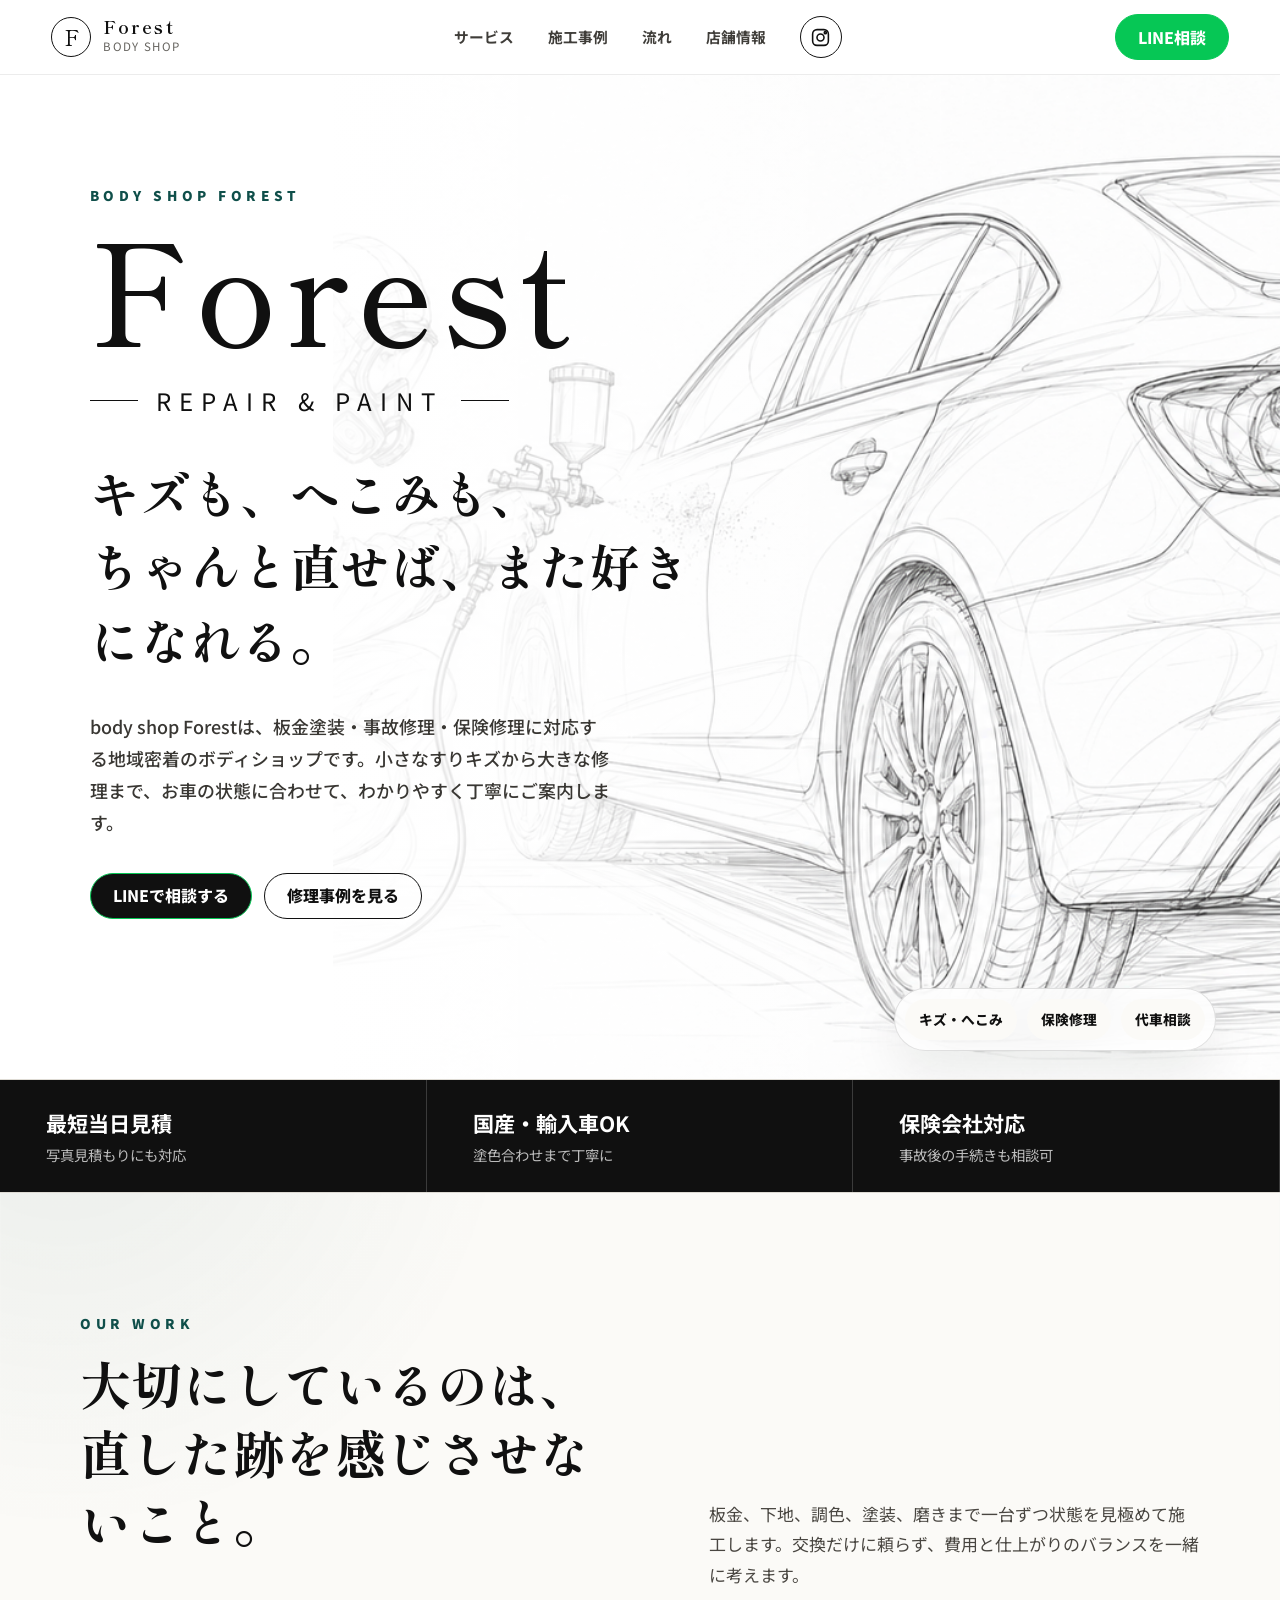
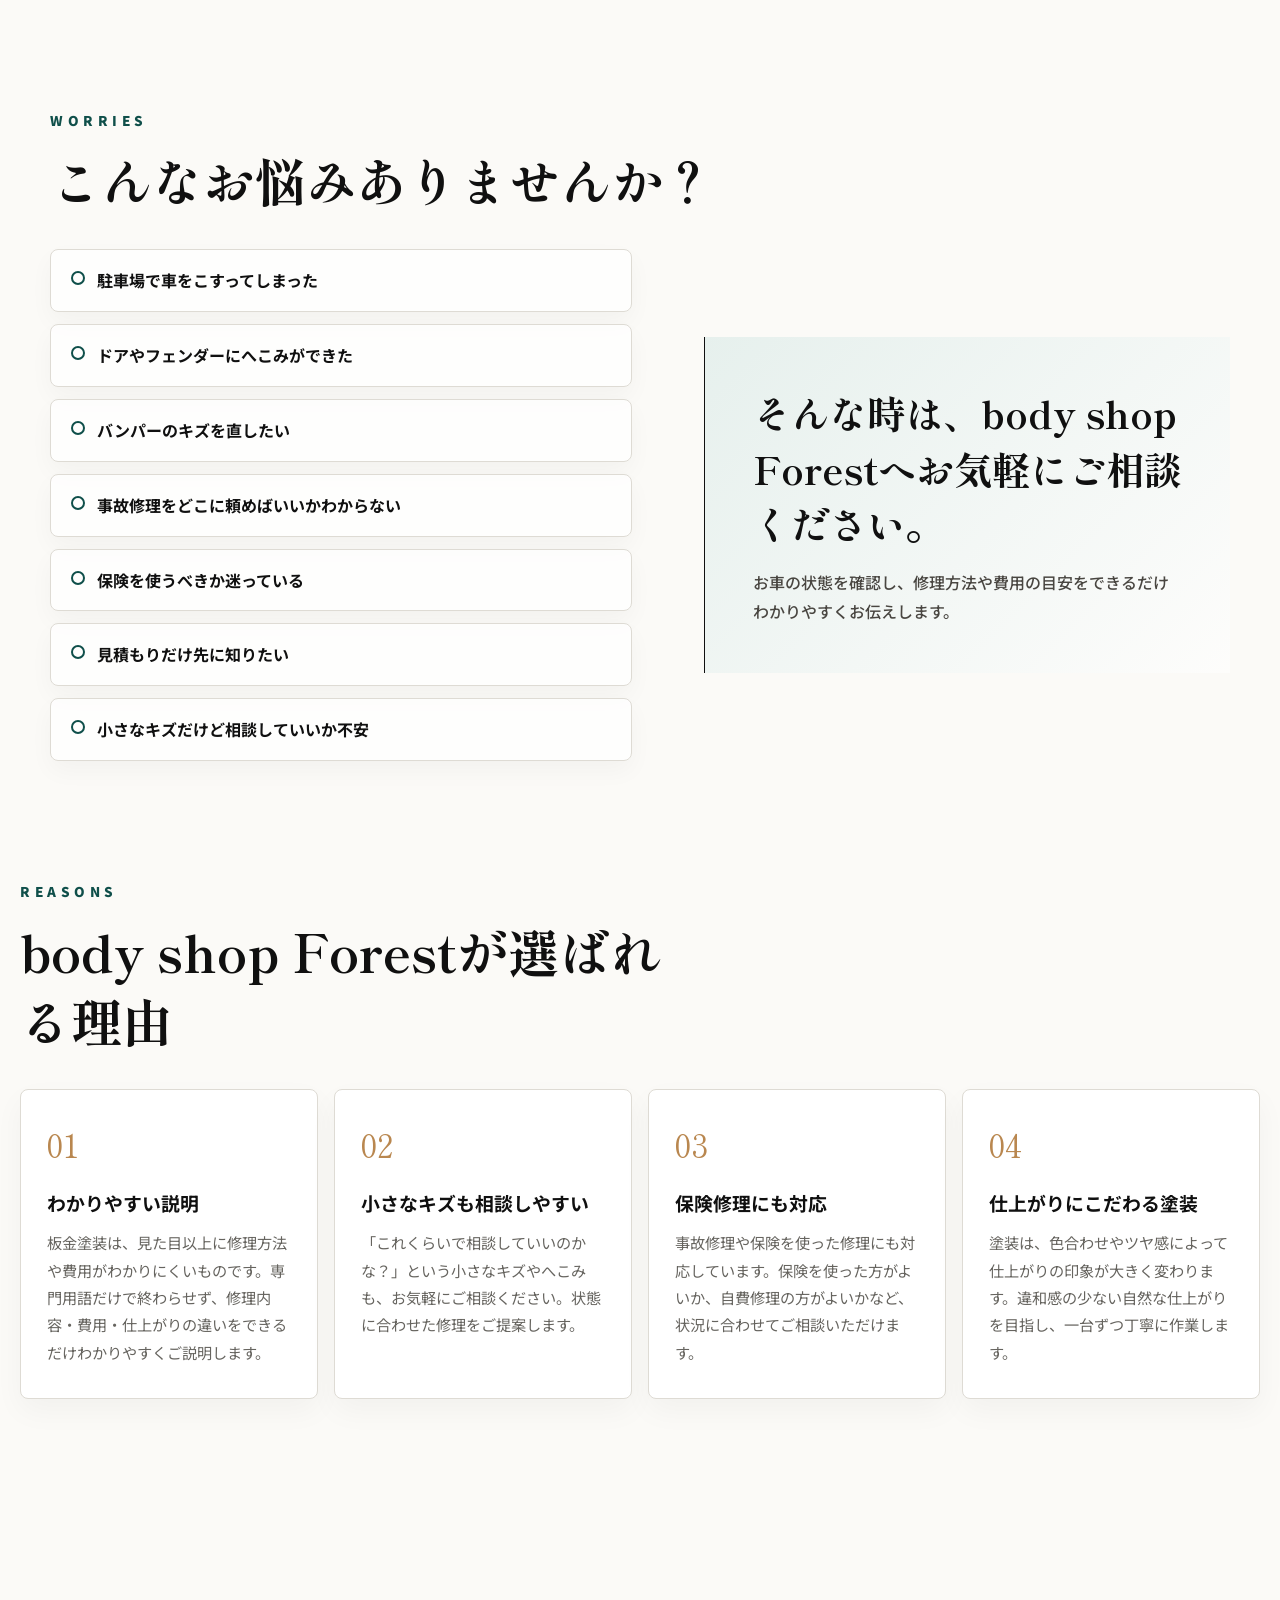
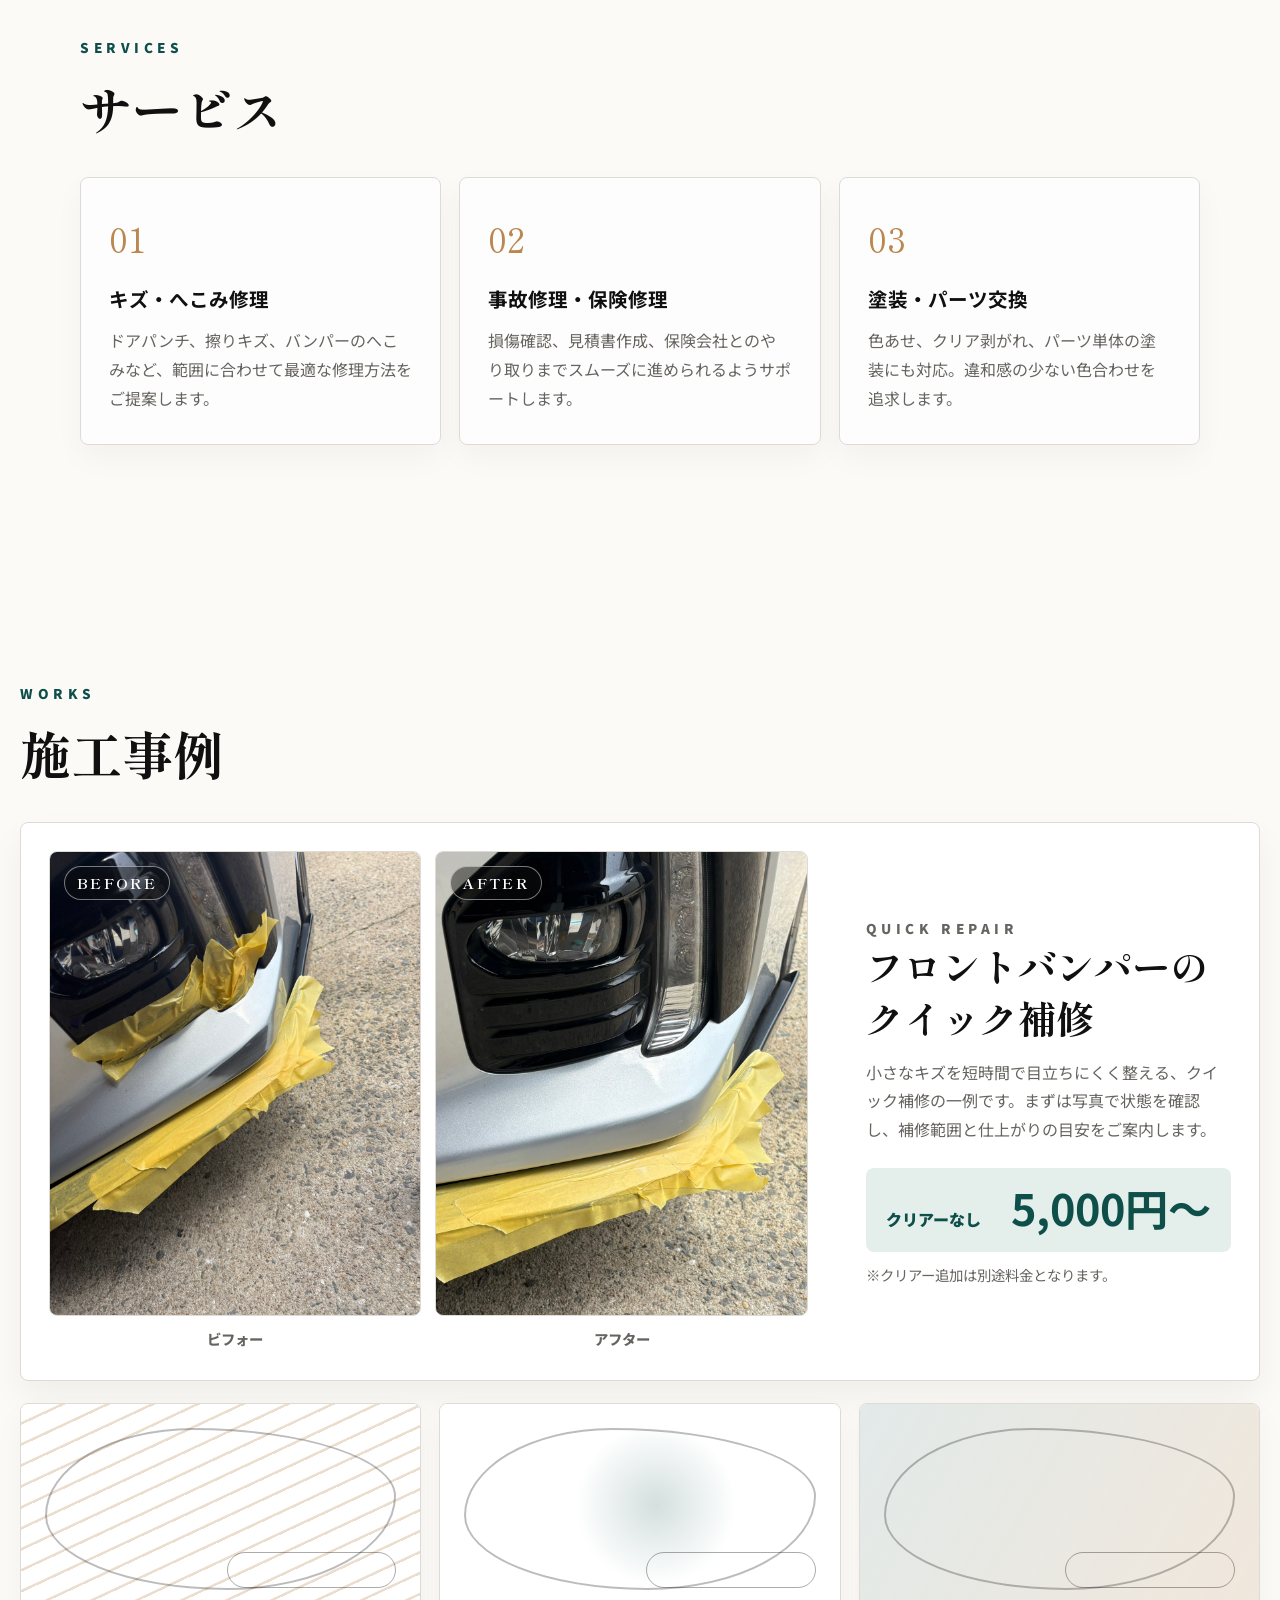
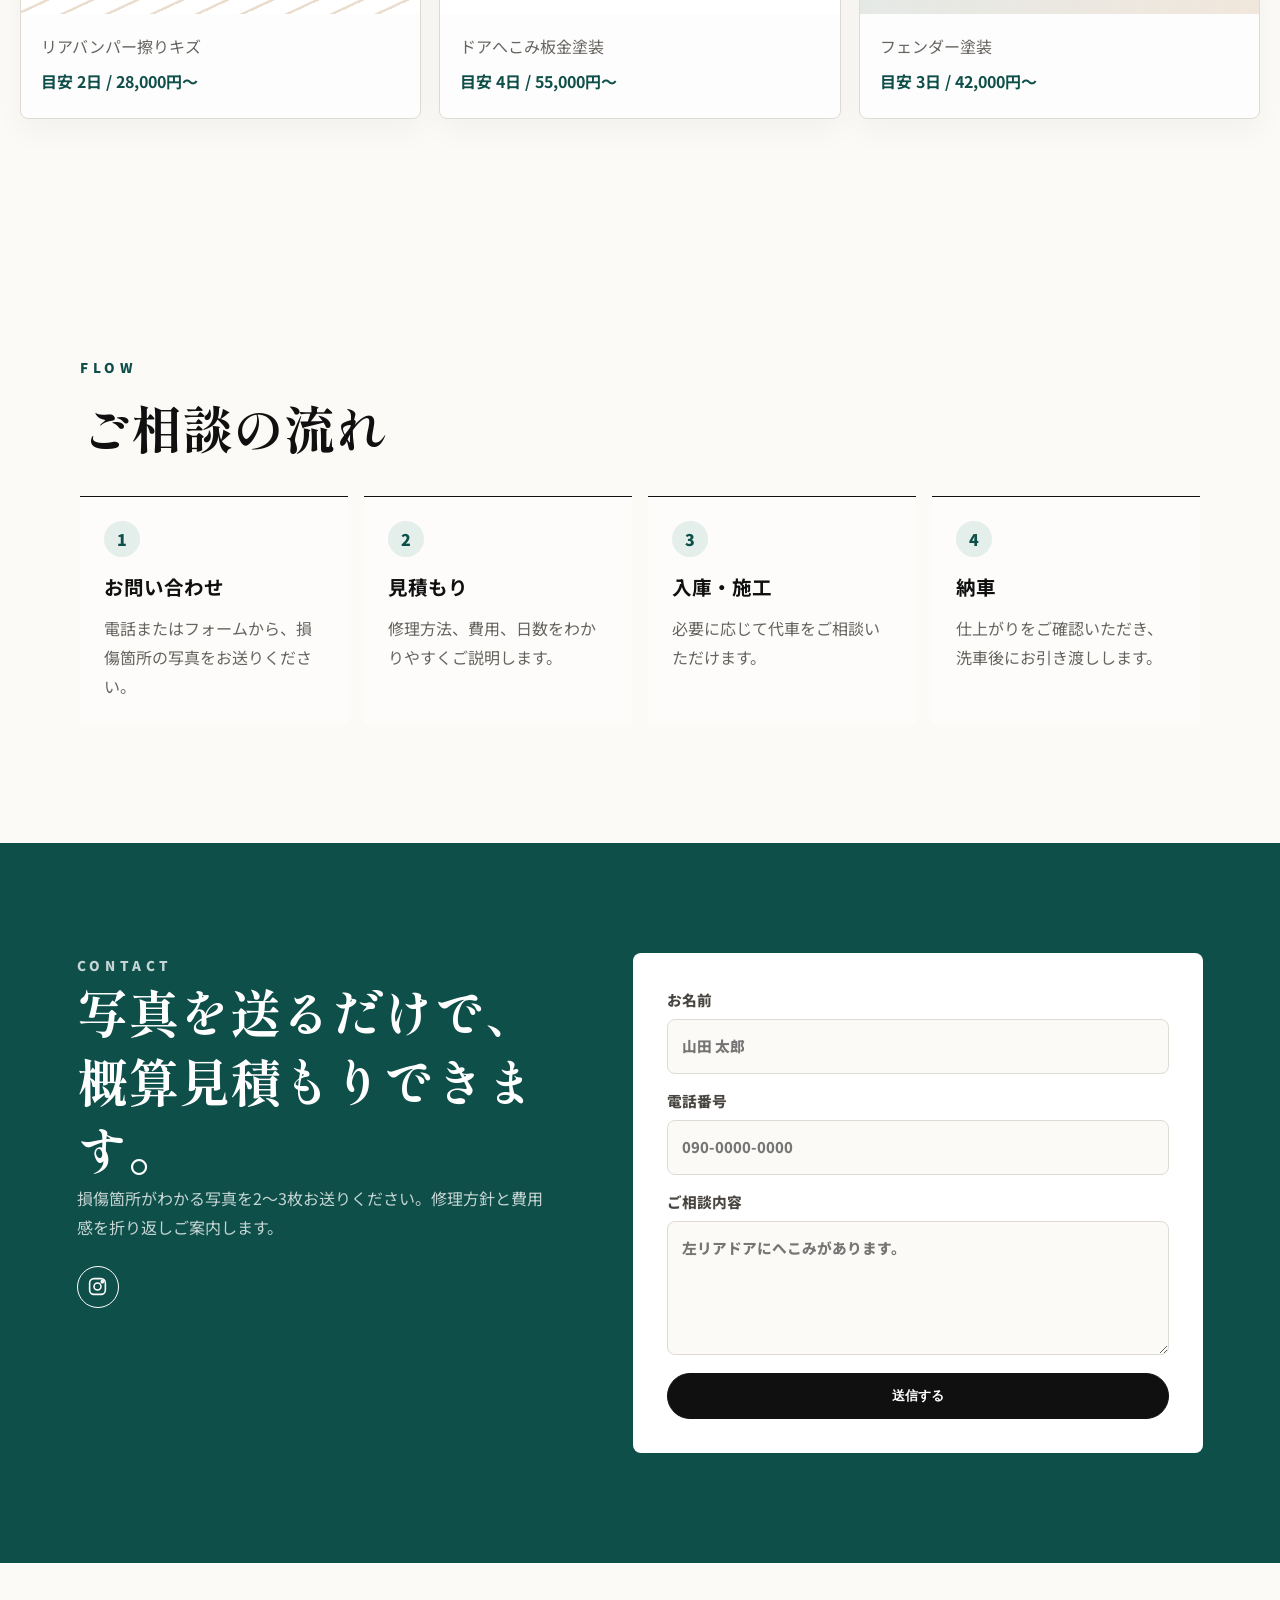
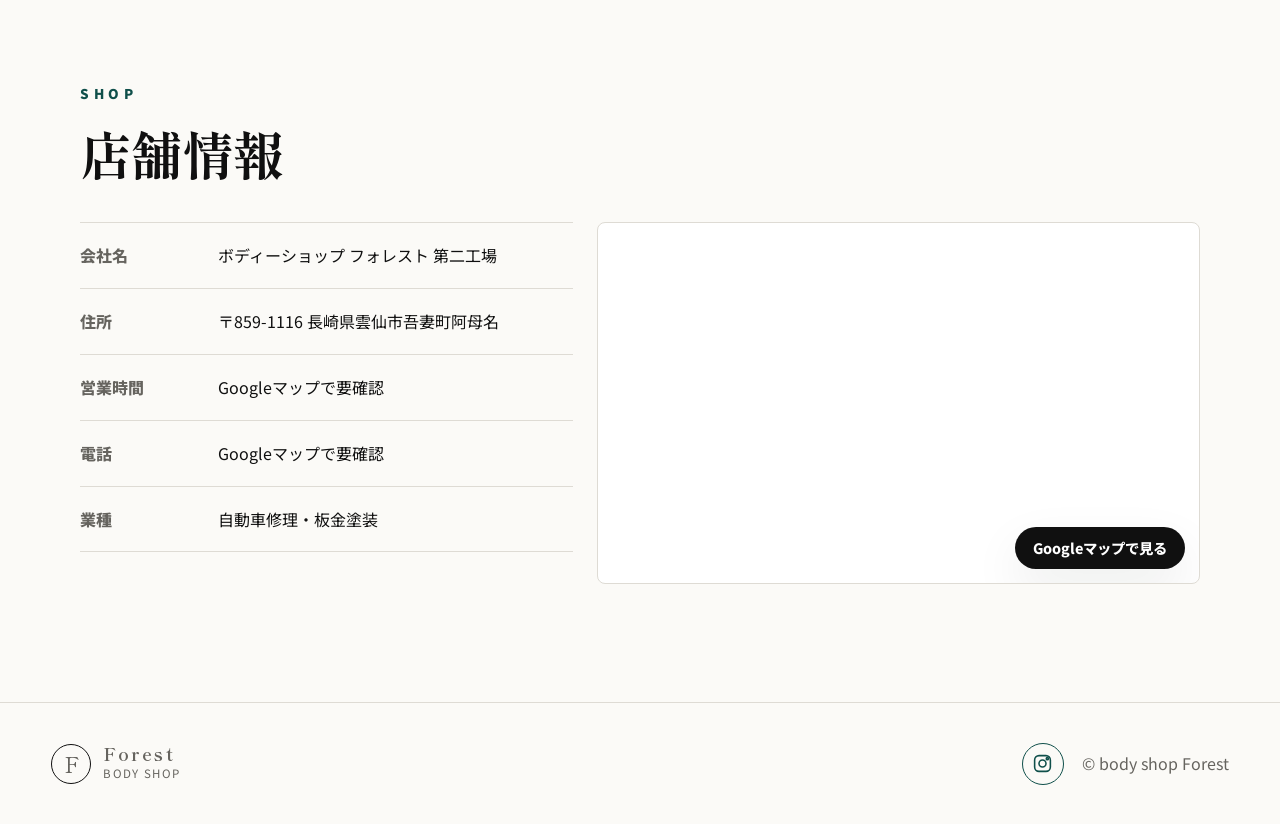
==== commit 74741f12: "Add files via upload" ====
--- a/index.html
+++ b/index.html
@@ -8,7 +8,7 @@
     <link rel="preconnect" href="https://fonts.googleapis.com">
     <link rel="preconnect" href="https://fonts.gstatic.com" crossorigin>
     <link href="https://fonts.googleapis.com/css2?family=Noto+Sans+JP:wght@400;500;700;900&family=Shippori+Mincho:wght@500;700&display=swap" rel="stylesheet">
-    <link rel="stylesheet" href="styles.css">
+    <link rel="stylesheet" href="styles.css?v=20260502-hero-pc-like">
   </head>
   <body>
     <header class="site-header" id="top">
--- a/styles.css
+++ b/styles.css
@@ -20,6 +20,7 @@
 
 html {
   scroll-behavior: smooth;
+  overflow-x: hidden;
 }
 
 body {
@@ -38,6 +39,7 @@
 img {
   display: block;
   max-width: 100%;
+  height: auto;
 }
 
 .site-header {
@@ -1116,3 +1118,507 @@
   }
 
 }
+
+@media (max-width: 768px) {
+  html,
+  body {
+    width: 100%;
+    max-width: 100%;
+    overflow-x: hidden;
+  }
+
+  body {
+    background:
+      radial-gradient(circle at 0% 10%, rgba(15, 79, 74, .06), transparent 18rem),
+      linear-gradient(180deg, #fff 0%, var(--paper) 36rem);
+  }
+
+  .site-header {
+    align-items: center;
+    flex-wrap: nowrap;
+    gap: 12px;
+    min-height: 64px;
+    padding: 12px 20px;
+  }
+
+  .site-nav {
+    display: none;
+  }
+
+  .brand {
+    min-width: 0;
+  }
+
+  .brand-mark {
+    flex: 0 0 auto;
+  }
+
+  .brand strong,
+  .brand small {
+    overflow: hidden;
+    text-overflow: ellipsis;
+    white-space: nowrap;
+  }
+
+  .header-cta {
+    flex: 0 0 auto;
+    min-height: 44px;
+    padding: 0 18px;
+    font-size: .9rem;
+  }
+
+  .hero {
+    display: block;
+    position: relative;
+    min-height: auto;
+    padding-bottom: 24px;
+    overflow: hidden;
+  }
+
+  .hero-art {
+    position: absolute;
+    z-index: 0;
+    right: -26%;
+    bottom: 0;
+    width: 108%;
+    max-width: none;
+    height: 100%;
+    margin: 0;
+    opacity: .24;
+    object-fit: contain;
+    object-position: right bottom;
+    pointer-events: none;
+  }
+
+  .hero::after {
+    display: block;
+    z-index: 1;
+    background: linear-gradient(
+      90deg,
+      rgba(255, 255, 255, .98) 0%,
+      rgba(255, 255, 255, .92) 50%,
+      rgba(255, 255, 255, .62) 100%
+    );
+  }
+
+  .hero-copy {
+    position: relative;
+    z-index: 2;
+    width: 100%;
+    max-width: 600px;
+    padding: clamp(46px, 8vh, 72px) 20px 96px;
+  }
+
+  .eyebrow {
+    font-size: .76rem;
+    letter-spacing: .22em;
+  }
+
+  .hero h1 {
+    font-size: clamp(4.5rem, 18vw, 7.8rem);
+    line-height: 1;
+  }
+
+  .subtitle {
+    gap: 12px;
+    margin-top: 20px;
+    font-size: clamp(.9rem, 2.8vw, 1.15rem);
+    letter-spacing: .2em;
+  }
+
+  .subtitle::before,
+  .subtitle::after {
+    width: 28px;
+  }
+
+  .hero-message {
+    margin-top: 24px;
+    font-size: clamp(1.65rem, 7vw, 2.65rem);
+    line-height: 1.43;
+  }
+
+  .lead {
+    width: 100%;
+    margin-top: 20px;
+    font-size: .98rem;
+    line-height: 1.9;
+  }
+
+  .hero-actions {
+    display: grid;
+    grid-template-columns: minmax(0, 1fr) minmax(0, 1fr);
+    gap: 10px;
+    margin-top: 26px;
+  }
+
+  .button,
+  .contact-form button {
+    min-height: 48px;
+    padding: 0 16px;
+  }
+
+  .quick-panel {
+    position: relative;
+    right: auto;
+    bottom: auto;
+    left: auto;
+    width: calc(100% - 40px);
+    margin: 0 auto;
+    justify-content: center;
+    border-radius: 8px;
+  }
+
+  .quick-panel span {
+    text-align: center;
+  }
+
+  .trust-band {
+    grid-template-columns: 1fr;
+  }
+
+  .trust-band div {
+    padding: 20px;
+    border-right: 0;
+    border-bottom: 1px solid rgba(255, 255, 255, .18);
+  }
+
+  .trust-band div:last-child {
+    border-bottom: 0;
+  }
+
+  .section,
+  .worries,
+  .reasons,
+  .works {
+    width: 100%;
+    max-width: none;
+    padding-right: 20px;
+    padding-left: 20px;
+  }
+
+  .section {
+    padding-top: 72px;
+    padding-bottom: 72px;
+  }
+
+  .worries,
+  .reasons {
+    padding-top: 0;
+  }
+
+  .section-head {
+    max-width: 100%;
+    margin-bottom: 26px;
+  }
+
+  .section h2,
+  .contact h2 {
+    font-size: clamp(2rem, 7vw, 3rem);
+    line-height: 1.38;
+  }
+
+  .intro,
+  .worries-layout,
+  .featured-work,
+  .contact,
+  .access-grid {
+    grid-template-columns: 1fr;
+  }
+
+  .intro {
+    gap: 22px;
+  }
+
+  .intro > p,
+  .worry-message p,
+  .featured-work-text p,
+  .service-grid p,
+  .reason-grid p,
+  .flow-list p,
+  .work-card p {
+    font-size: .95rem;
+  }
+
+  .worries-layout {
+    gap: 20px;
+  }
+
+  .worry-list {
+    gap: 10px;
+  }
+
+  .worry-list li {
+    padding: 14px 16px 14px 42px;
+    overflow-wrap: anywhere;
+  }
+
+  .worry-list li::before {
+    top: 20px;
+    left: 18px;
+  }
+
+  .worry-message {
+    padding: 24px;
+    border-top: 1px solid var(--ink);
+    border-left: 0;
+  }
+
+  .worry-message h3 {
+    font-size: clamp(1.45rem, 5vw, 2.25rem);
+  }
+
+  .reason-grid,
+  .service-grid,
+  .works-grid,
+  .flow-list {
+    grid-template-columns: repeat(2, minmax(0, 1fr));
+  }
+
+  .reason-grid article,
+  .service-grid article {
+    min-height: 0;
+    padding: 22px;
+  }
+
+  .number,
+  .reason-grid span {
+    font-size: 1.85rem;
+  }
+
+  .service-grid h3,
+  .reason-grid h3,
+  .flow-list h3 {
+    font-size: 1.08rem;
+    line-height: 1.55;
+  }
+
+  .featured-work {
+    align-items: stretch;
+    gap: 22px;
+    padding: 18px;
+  }
+
+  .before-after {
+    grid-template-columns: repeat(2, minmax(0, 1fr));
+  }
+
+  .photo-frame {
+    aspect-ratio: 4 / 5;
+  }
+
+  .featured-work-text h3 {
+    font-size: clamp(1.55rem, 5vw, 2.25rem);
+  }
+
+  .price-box {
+    padding: 16px;
+  }
+
+  .price-box strong {
+    font-size: clamp(1.75rem, 6vw, 2.35rem);
+  }
+
+  .flow-list li {
+    display: grid;
+    grid-template-columns: 42px minmax(0, 1fr);
+    gap: 12px;
+    padding: 20px;
+  }
+
+  .contact {
+    gap: 28px;
+    padding: 64px 20px;
+  }
+
+  .social-links {
+    margin-top: 20px;
+  }
+
+  .instagram-icon {
+    width: 48px;
+    height: 48px;
+  }
+
+  .contact-form {
+    width: 100%;
+    padding: 22px;
+  }
+
+  .contact-form input,
+  .contact-form textarea {
+    min-height: 48px;
+    font-size: 16px;
+  }
+
+  dl div {
+    grid-template-columns: 120px minmax(0, 1fr);
+    gap: 12px;
+  }
+
+  dd {
+    overflow-wrap: anywhere;
+  }
+
+  .map-panel,
+  .map-panel iframe {
+    min-height: 320px;
+  }
+
+  .map-link {
+    min-height: 44px;
+    padding: 0 16px;
+  }
+}
+
+@media (max-width: 480px) {
+  .site-header {
+    padding: 10px 16px;
+  }
+
+  .brand {
+    gap: 10px;
+  }
+
+  .brand-mark {
+    width: 36px;
+    height: 36px;
+    font-size: 1.1rem;
+  }
+
+  .brand strong {
+    font-size: .92rem;
+  }
+
+  .brand small {
+    font-size: .64rem;
+  }
+
+  .header-cta {
+    min-height: 42px;
+    padding: 0 14px;
+    font-size: .84rem;
+  }
+
+  .hero-art {
+    right: -42%;
+    bottom: 18px;
+    width: 132%;
+    height: 72%;
+    opacity: .2;
+  }
+
+  .hero-copy {
+    padding: 42px 20px 90px;
+  }
+
+  .hero h1 {
+    font-size: clamp(4rem, 19vw, 5.9rem);
+    letter-spacing: .035em;
+  }
+
+  .hero-message {
+    font-size: clamp(1.42rem, 7.6vw, 2.1rem);
+    line-height: 1.45;
+  }
+
+  .hero-actions,
+  .reason-grid,
+  .service-grid,
+  .works-grid,
+  .flow-list,
+  .before-after {
+    grid-template-columns: 1fr;
+  }
+
+  .quick-panel {
+    width: calc(100% - 32px);
+    flex-wrap: wrap;
+    gap: 8px;
+    padding: 8px;
+  }
+
+  .quick-panel span {
+    flex: 1 1 100%;
+    min-width: 0;
+    padding: 8px 10px;
+  }
+
+  .section,
+  .worries,
+  .reasons,
+  .works {
+    padding-right: 20px;
+    padding-left: 20px;
+  }
+
+  .section {
+    padding-top: 58px;
+    padding-bottom: 58px;
+  }
+
+  .section h2,
+  .contact h2 {
+    font-size: clamp(1.85rem, 9vw, 2.45rem);
+  }
+
+  .worry-message,
+  .reason-grid article,
+  .service-grid article,
+  .featured-work {
+    padding: 20px;
+  }
+
+  .work-card > div:last-child {
+    padding: 16px 18px 20px;
+  }
+
+  .photo-placeholder span {
+    top: 10px;
+    left: 10px;
+    min-height: 30px;
+    font-size: .78rem;
+  }
+
+  .price-box {
+    align-items: flex-start;
+    flex-direction: column;
+    gap: 8px;
+  }
+
+  .flow-list li {
+    grid-template-columns: 38px minmax(0, 1fr);
+    padding: 18px 0;
+  }
+
+  .contact {
+    padding: 56px 20px;
+  }
+
+  .contact-form {
+    padding: 20px;
+  }
+
+  dl div {
+    grid-template-columns: 1fr;
+    gap: 4px;
+    padding: 16px 0;
+  }
+
+  .map-panel,
+  .map-panel iframe {
+    min-height: 280px;
+  }
+
+  .map-link {
+    right: 10px;
+    bottom: 10px;
+    min-height: 40px;
+    font-size: .82rem;
+  }
+
+  .site-footer {
+    align-items: flex-start;
+    flex-direction: column;
+    padding: 26px 20px;
+  }
+}
